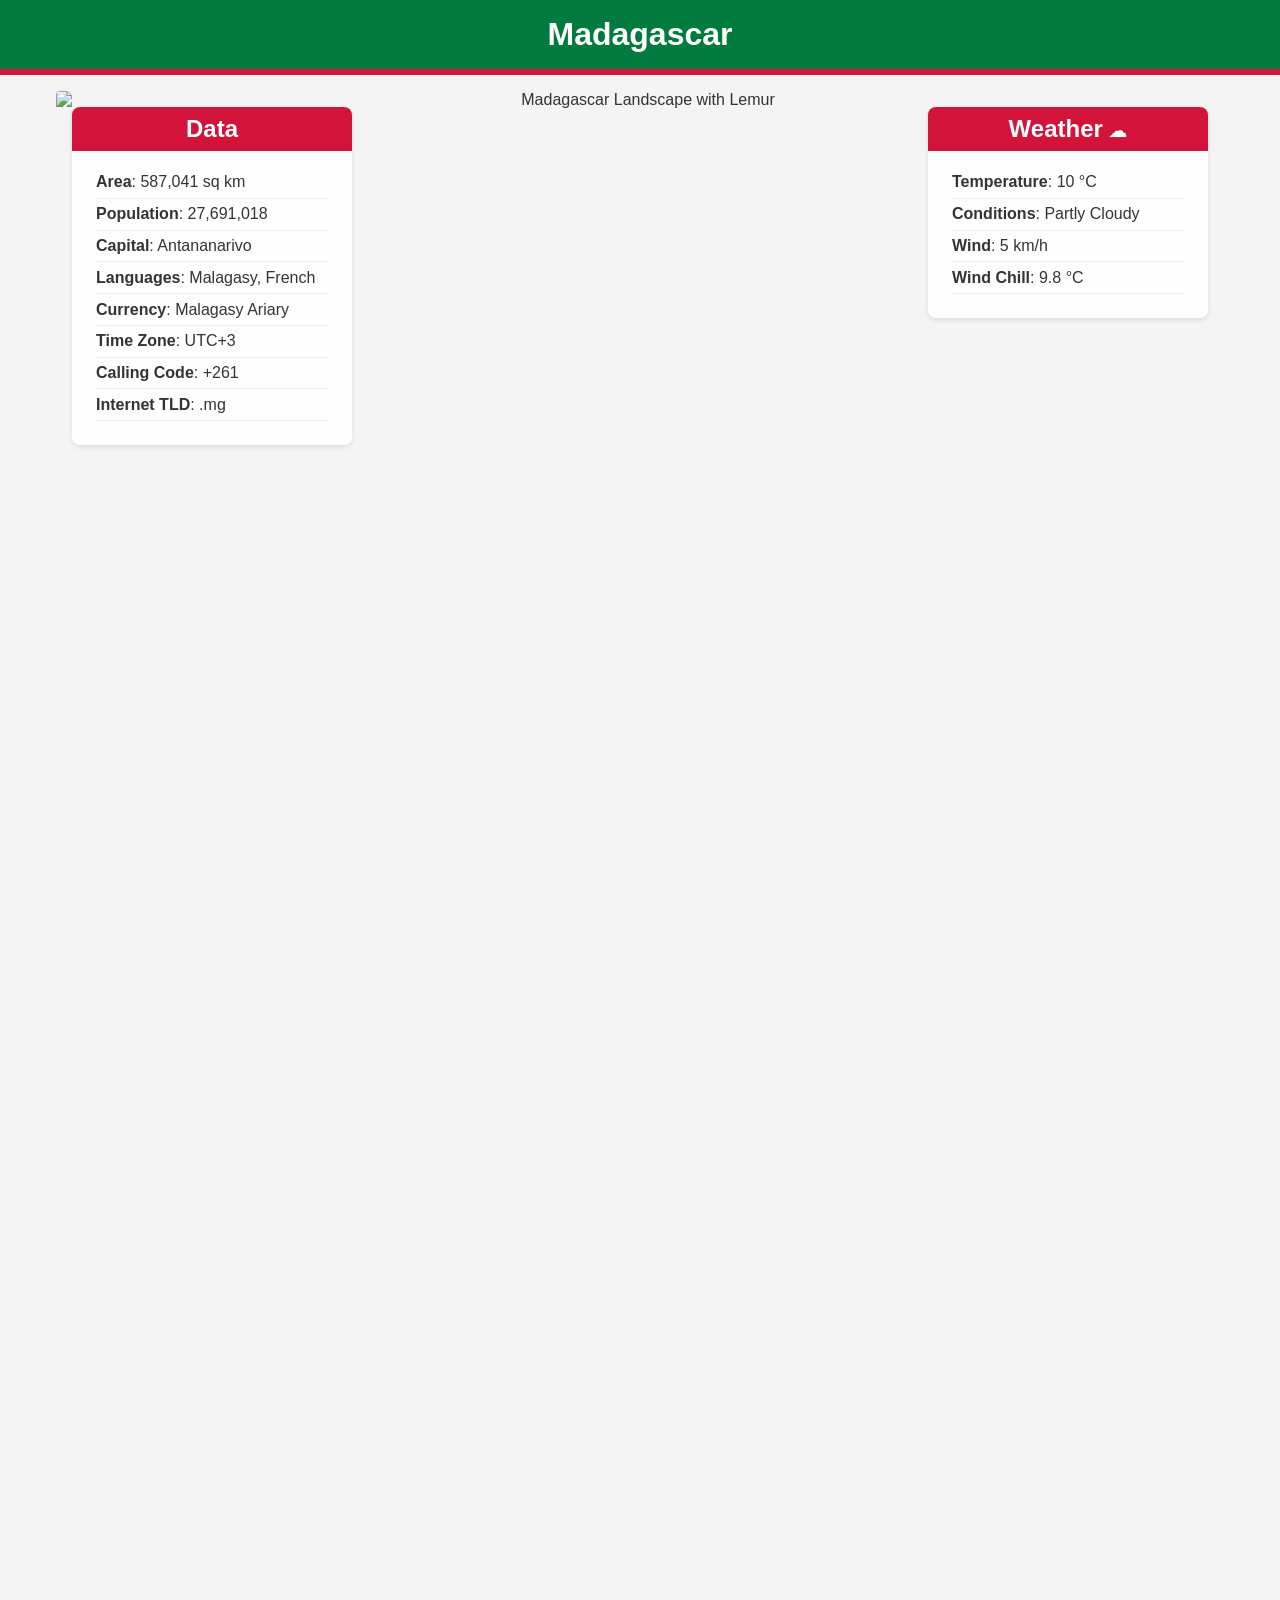
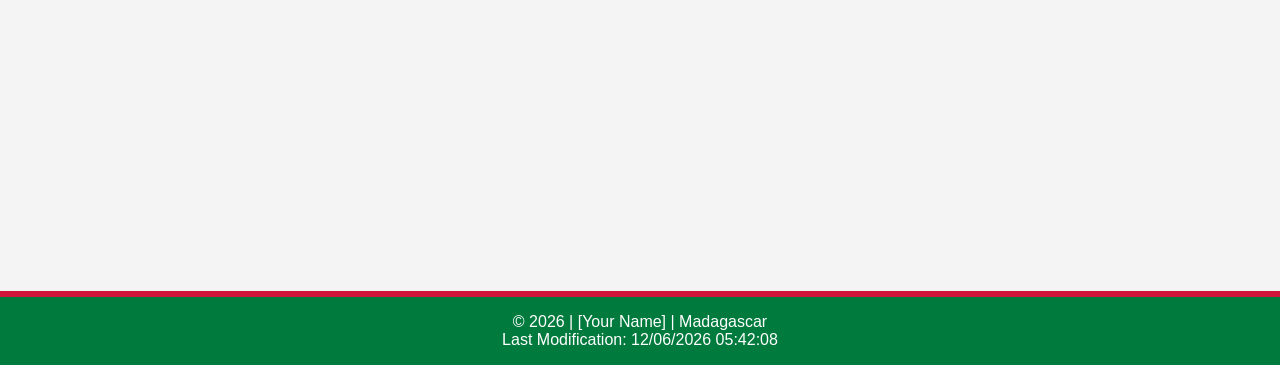
==== place.html @ 6b073c2a "W03 Assignment: Country Page finished" ====
<!DOCTYPE html>
<html lang="en">

<head>
    <meta charset="UTF-8">
    <meta name="viewport" content="width=device-width, initial-scale=1.0">
    <title>WDD 131 - Country Page - Madagascar</title>
    <link rel="stylesheet" href="styles/place.css">
    <script src="scripts/place.js" defer></script>
</head>

<body>
    <header>
        <h1>Madagascar</h1>
    </header>
    <main>
        <div class="hero">
            <picture>
                <source media="(min-width: 1000px)" srcset="images/madagascar-large.webp">
                <img src="images/madagascar-medium.webp" alt="Madagascar Landscape with Lemur" width="800"
                    height="1200">
            </picture>
        </div>

        <section class="card data">
            <h2>Data</h2>
            <ul>
                <li><strong>Area</strong>: 587,041 sq km</li>
                <li><strong>Population</strong>: 27,691,018</li>
                <li><strong>Capital</strong>: Antananarivo</li>
                <li><strong>Languages</strong>: Malagasy, French</li>
                <li><strong>Currency</strong>: Malagasy Ariary</li>
                <li><strong>Time Zone</strong>: UTC+3</li>
                <li><strong>Calling Code</strong>: +261</li>
                <li><strong>Internet TLD</strong>: .mg</li>
            </ul>
        </section>

        <section class="card weather">
            <h2>Weather</h2>
            <div class="weather-icon">
                <svg xmlns="http://www.w3.org/2000/svg" height="48" viewBox="0 96 960 960" width="48" fill="#ffa726">
                    <path
                        d="M260 816q-74.67 0-127.33-52.67Q80 710.67 80 636q0-60 38.5-108T220 470q16-64 68-107t122-43q79 0 141 45.5T663 490q51 7 88 44.5T788 624q0 64-44 108t-108 44H260Zm0-60h376q49 0 84.5-35.5T756 636q0-49-35.5-84.5T635 516h-54l-14-50q-14-53-57-86.5T410 346q-55 0-98 33.5T255 466l-10 38h-35q-38 0-64 26t-26 64q0 38 26 64t64 26Zm188-290Z" />
                </svg>
            </div>
            <ul>
                <li><strong>Temperature</strong>: <span id="temp">10</span> °C</li>
                <li><strong>Conditions</strong>: <span id="conditions">Partly Cloudy</span></li>
                <li><strong>Wind</strong>: <span id="wind">5</span> km/h</li>
                <li><strong>Wind Chill</strong>: <span id="windchill">N/A</span></li>
            </ul>
        </section>
    </main>
    <footer>
        <p>&copy; <span id="currentyear"></span> | [Your Name] | Madagascar</p>
        <p id="lastModified"></p>
    </footer>
</body>

</html>
---- styles/place.css ----
:root {
    --primary-color: #007a3d;
    --secondary-color: #d2143a;
    --background-color: #f4f4f4;
    --card-bg: rgba(255, 255, 255, 0.9);
    --text-color: #333;
}

* {
    box-sizing: border-box;
    margin: 0;
    padding: 0;
}

body {
    font-family: Arial, sans-serif, system-ui;
    background-color: var(--background-color);
    color: var(--text-color);
    text-align: center;
}

header {
    background-color: var(--primary-color);
    color: white;
    padding: 1rem;
    border-bottom: 6px solid var(--secondary-color);
}

main {
    position: relative;
    max-width: 1200px;
    margin: 0 auto;
    padding: 1rem;
}

.hero img {
    width: 100%;
    max-width: 600px;
    height: auto;
    display: block;
    margin: 0 auto;
    border-radius: 4px;
}

.card {
    background-color: var(--card-bg);
    margin: 1.5rem auto;
    padding: 1.5rem;
    border-radius: 8px;
    box-shadow: 0 2px 5px rgba(0, 0, 0, 0.1);
    max-width: 400px;
    text-align: left;
}

.card h2 {
    background-color: var(--secondary-color);
    color: white;
    padding: 0.5rem;
    margin: -1.5rem -1.5rem 1rem -1.5rem;
    border-radius: 8px 8px 0 0;
    text-align: center;
}

.card ul {
    list-style: none;
}

.card li {
    padding: 0.4rem 0;
    border-bottom: 1px solid #eee;
}

.weather-icon {
    text-align: center;
    margin-bottom: 0.5rem;
}

footer {
    background-color: var(--primary-color);
    color: white;
    padding: 1rem;
    margin-top: 2rem;
    border-top: 6px solid var(--secondary-color);
}

@media (min-width: 768px) {
    main {
        position: relative;
    }

    .hero img {
        max-width: 100%;
    }

    .card {
        position: absolute;
        top: 2rem;
        width: 280px;
        margin: 0;
    }

    .data {
        left: 2rem;
    }

    .weather {
        right: 2rem;
    }

    .weather h2::after {
        content: " ☁️";
        font-size: 1.2rem;
    }

    .weather-icon {
        display: none;
    }
}
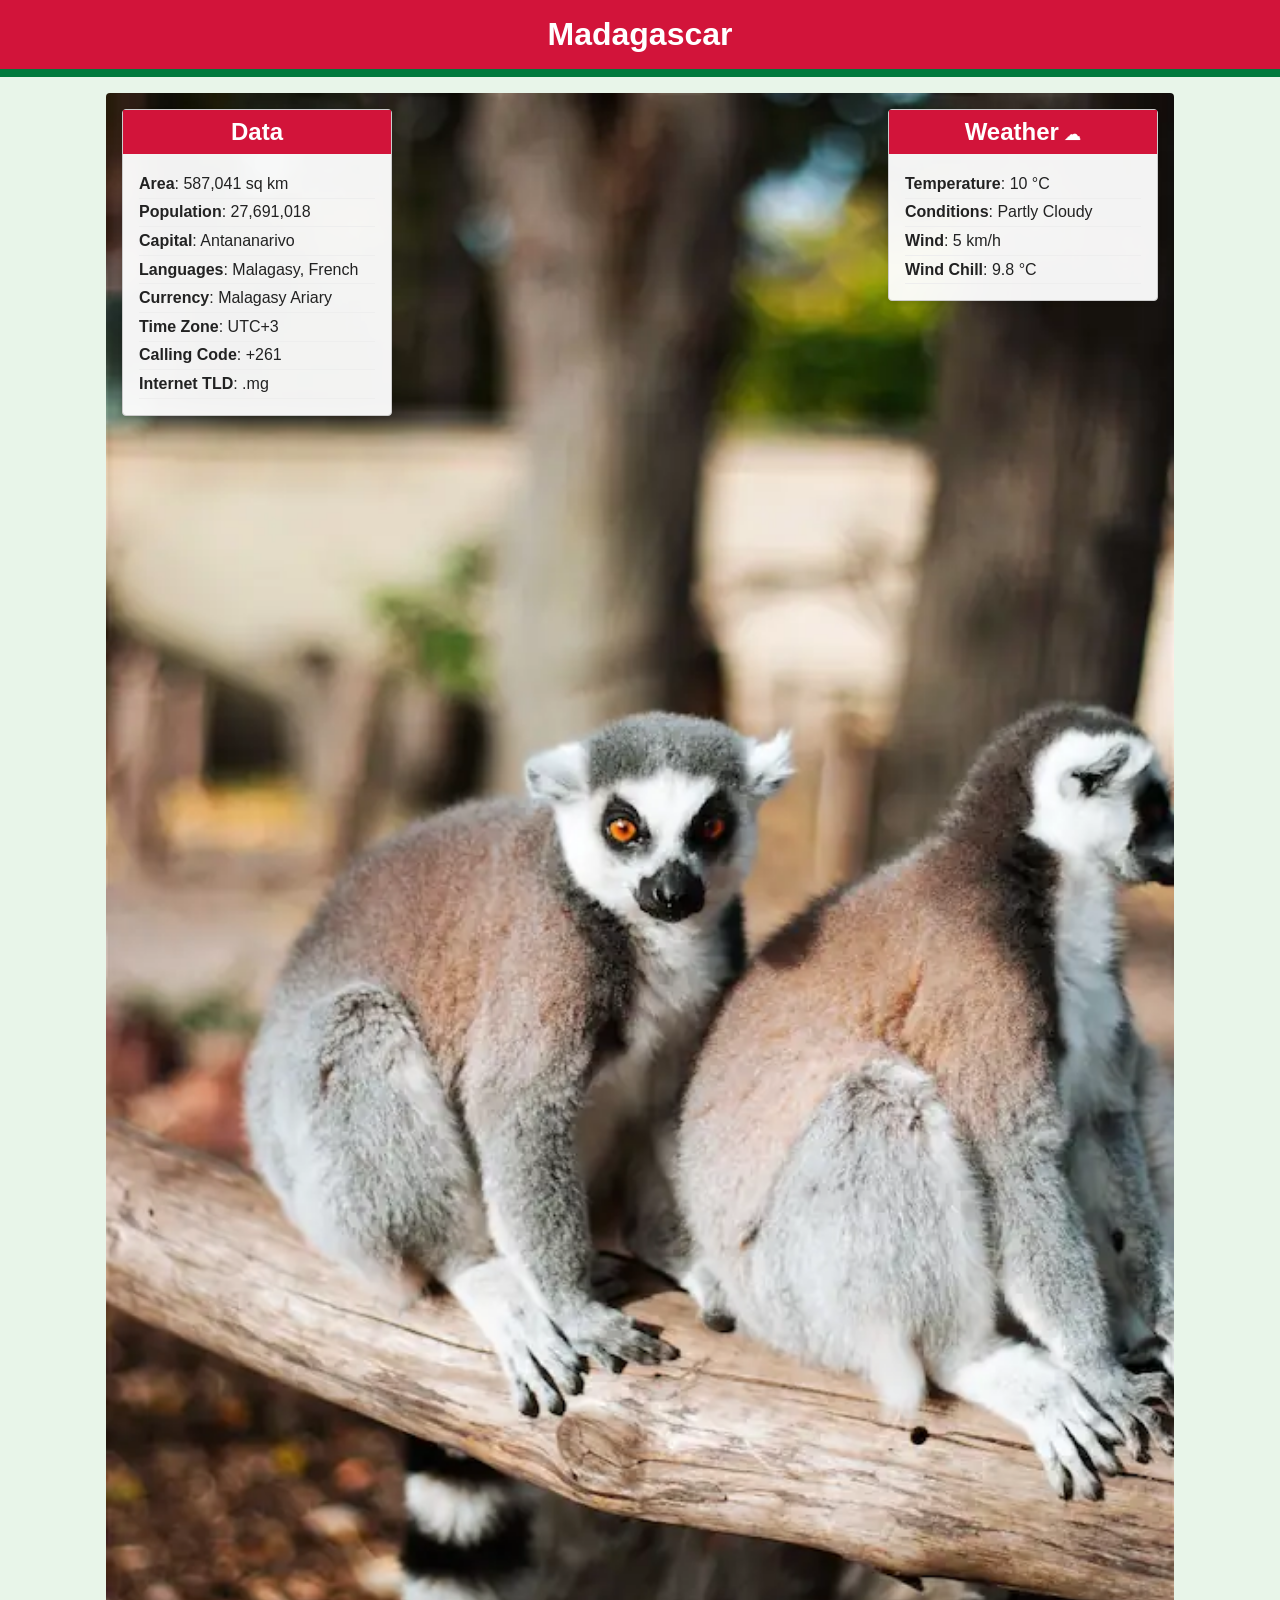
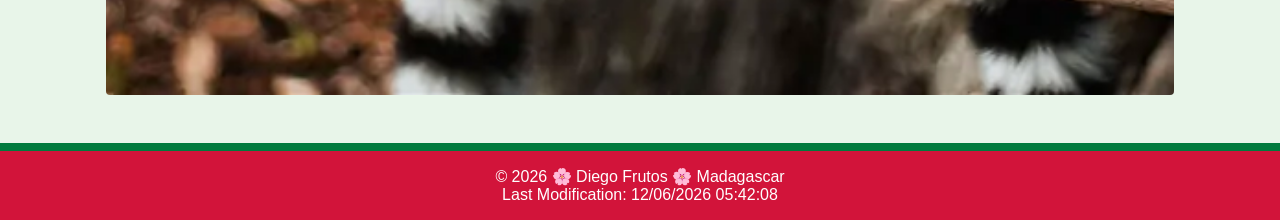
==== commit 1d456cbe: "WDD 131 - Country Page updated" ====
--- a/place.html
+++ b/place.html
@@ -5,6 +5,8 @@
     <meta charset="UTF-8">
     <meta name="viewport" content="width=device-width, initial-scale=1.0">
     <title>WDD 131 - Country Page - Madagascar</title>
+    <meta name="description" content="WDD 131 - Country Page for the Week03 assignment of BYU Idaho WDD131 course | Diego Frutos">
+    <meta name="author" content="Diego Frutos">
     <link rel="stylesheet" href="styles/place.css">
     <script src="scripts/place.js" defer></script>
 </head>
@@ -53,7 +55,7 @@
         </section>
     </main>
     <footer>
-        <p>&copy; <span id="currentyear"></span> | [Your Name] | Madagascar</p>
+        <p>&copy; <span id="currentyear"></span> 🌸 Diego Frutos 🌸 Madagascar</p>
         <p id="lastModified"></p>
     </footer>
 </body>
--- a/styles/place.css
+++ b/styles/place.css
@@ -1,9 +1,9 @@
 :root {
-    --primary-color: #007a3d;
-    --secondary-color: #d2143a;
-    --background-color: #f4f4f4;
-    --card-bg: rgba(255, 255, 255, 0.9);
-    --text-color: #333;
+    --primary-color: #d2143a;
+    --secondary-color: #007a3d;
+    --background-color: #e8f5e9;
+    --card-bg: rgba(255, 255, 255, 0.95);
+    --text-color: #222;
 }
 
 * {
@@ -23,19 +23,22 @@
     background-color: var(--primary-color);
     color: white;
     padding: 1rem;
-    border-bottom: 6px solid var(--secondary-color);
+    border-bottom: 8px solid var(--secondary-color);
 }
 
 main {
-    position: relative;
     max-width: 1200px;
     margin: 0 auto;
     padding: 1rem;
 }
 
+.hero {
+    margin-bottom: 1rem;
+}
+
 .hero img {
     width: 100%;
-    max-width: 600px;
+    max-width: 500px;
     height: auto;
     display: block;
     margin: 0 auto;
@@ -44,20 +47,20 @@
 
 .card {
     background-color: var(--card-bg);
-    margin: 1.5rem auto;
-    padding: 1.5rem;
-    border-radius: 8px;
-    box-shadow: 0 2px 5px rgba(0, 0, 0, 0.1);
+    margin: 1rem auto;
+    padding: 1rem;
+    border-radius: 4px;
+    border: 1px solid #ccc;
     max-width: 400px;
     text-align: left;
+    box-shadow: 0 2px 5px rgba(0, 0, 0, 0.1);
 }
 
 .card h2 {
-    background-color: var(--secondary-color);
+    background-color: var(--primary-color);
     color: white;
     padding: 0.5rem;
-    margin: -1.5rem -1.5rem 1rem -1.5rem;
-    border-radius: 8px 8px 0 0;
+    margin: -1rem -1rem 1rem -1rem;
     text-align: center;
 }
 
@@ -66,7 +69,7 @@
 }
 
 .card li {
-    padding: 0.4rem 0;
+    padding: 0.3rem 0;
     border-bottom: 1px solid #eee;
 }
 
@@ -80,23 +83,36 @@
     color: white;
     padding: 1rem;
     margin-top: 2rem;
-    border-top: 6px solid var(--secondary-color);
+    border-top: 8px solid var(--secondary-color);
 }
 
 @media (min-width: 768px) {
     main {
         position: relative;
+        max-width: 1100px;
+        min-height: 650px;
+        margin: 0 auto;
+    }
+
+    .hero {
+        width: 100%;
+        margin: 0 auto;
     }
 
     .hero img {
+        width: 100%;
         max-width: 100%;
+        height: auto;
+        display: block;
+        border-radius: 4px;
     }
 
     .card {
         position: absolute;
         top: 2rem;
-        width: 280px;
+        width: 270px;
         margin: 0;
+        z-index: 10;
     }
 
     .data {
@@ -109,7 +125,7 @@
 
     .weather h2::after {
         content: " ☁️";
-        font-size: 1.2rem;
+        font-size: 1.1rem;
     }
 
     .weather-icon {
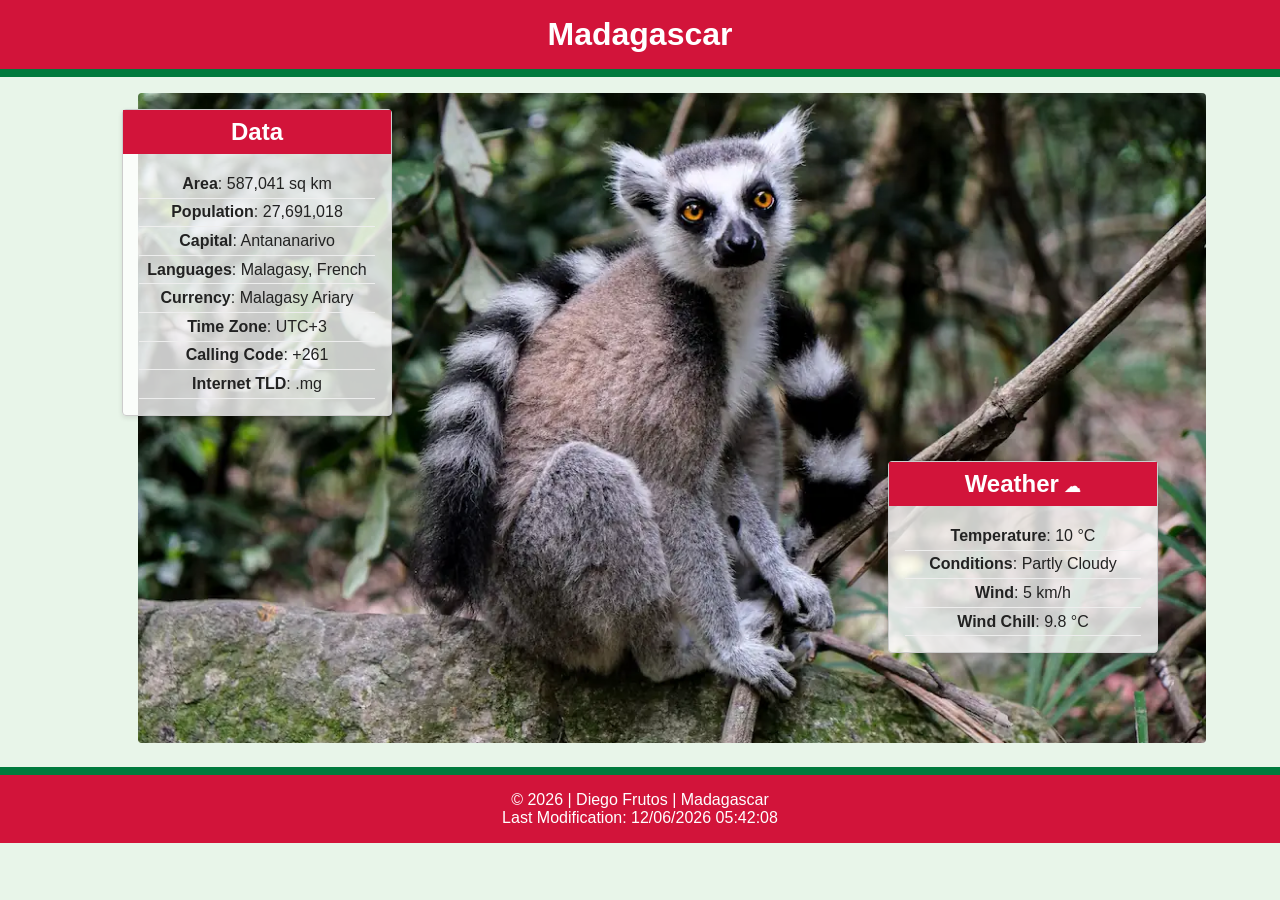
==== commit 4ef4c3cc: "week 03 finished" ====
--- a/place.html
+++ b/place.html
@@ -18,7 +18,7 @@
     <main>
         <div class="hero">
             <picture>
-                <source media="(min-width: 1000px)" srcset="images/madagascar-large.webp">
+                <source media="(min-width: 768px)" srcset="images/madagascar-large.webp">
                 <img src="images/madagascar-medium.webp" alt="Madagascar Landscape with Lemur" width="800"
                     height="1200">
             </picture>
@@ -55,7 +55,7 @@
         </section>
     </main>
     <footer>
-        <p>&copy; <span id="currentyear"></span> 🌸 Diego Frutos 🌸 Madagascar</p>
+        <p>&copy; <span id="currentyear"></span> | Diego Frutos | Madagascar</p>
         <p id="lastModified"></p>
     </footer>
 </body>
--- a/styles/place.css
+++ b/styles/place.css
@@ -2,7 +2,7 @@
     --primary-color: #d2143a;
     --secondary-color: #007a3d;
     --background-color: #e8f5e9;
-    --card-bg: rgba(255, 255, 255, 0.95);
+    --card-bg: rgba(255, 255, 255, 0.783);
     --text-color: #222;
 }
 
@@ -30,6 +30,7 @@
     max-width: 1200px;
     margin: 0 auto;
     padding: 1rem;
+    display: flex;
 }
 
 .hero {
@@ -39,10 +40,13 @@
 .hero img {
     width: 100%;
     max-width: 500px;
-    height: auto;
+    max-height: 650px;
+    object-fit: cover;
+    object-position: center;
     display: block;
-    margin: 0 auto;
-    border-radius: 4px;
+    margin: 0 2rem;
+    justify-self: center;
+    border-radius: 9px;
 }
 
 .card {
@@ -66,12 +70,14 @@
 
 .card ul {
     list-style: none;
+    text-align: center;
 }
 
 .card li {
     padding: 0.3rem 0;
     border-bottom: 1px solid #eee;
 }
+
 
 .weather-icon {
     text-align: center;
@@ -121,6 +127,7 @@
 
     .weather {
         right: 2rem;
+        top: 24rem;
     }
 
     .weather h2::after {
@@ -131,4 +138,9 @@
     .weather-icon {
         display: none;
     }
-}+
+    footer {
+        margin-top: 0.5rem;
+    }
+
+   }
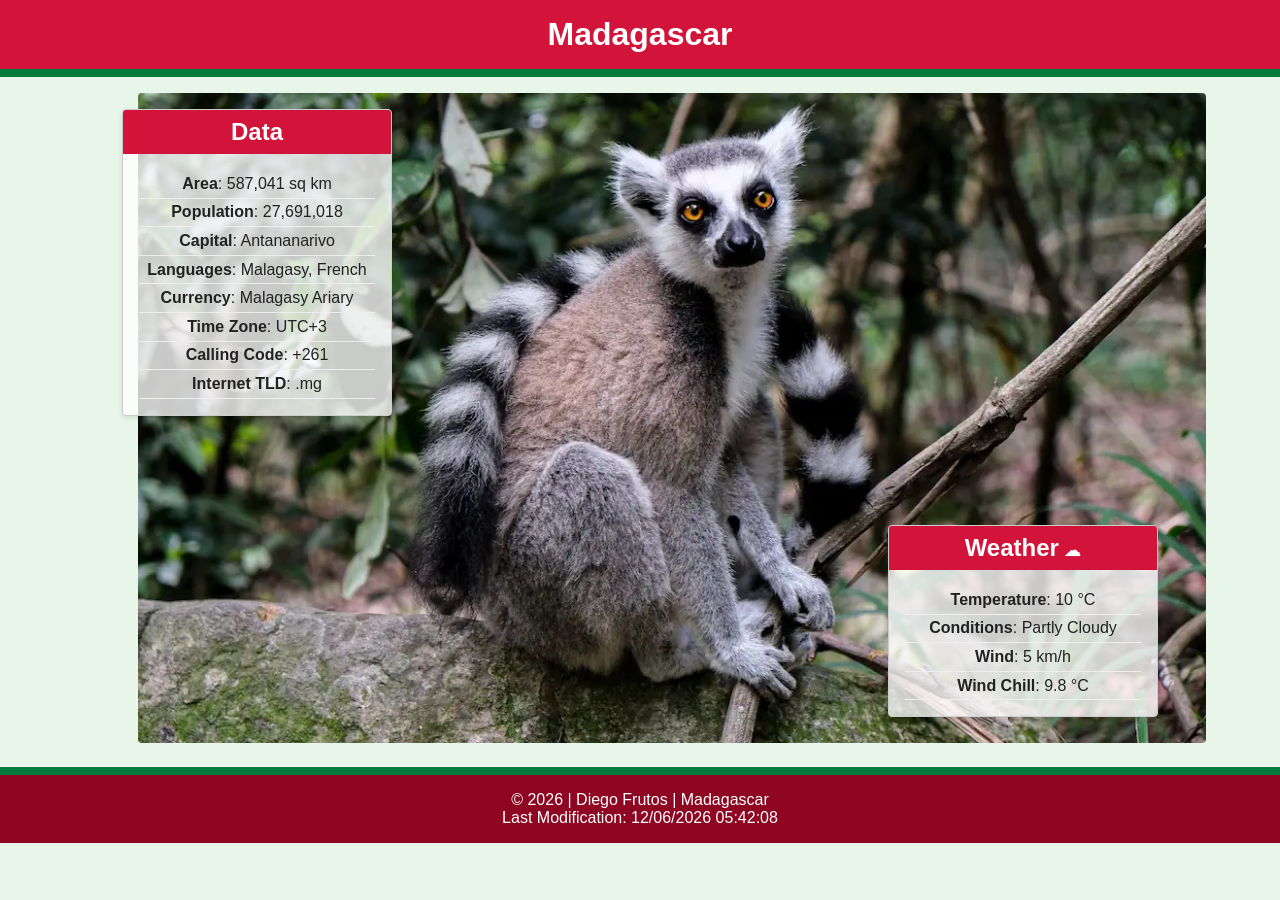
==== commit 40b73ff2: "changed svg image to a local one." ====
--- a/place.html
+++ b/place.html
@@ -41,10 +41,7 @@
         <section class="card weather">
             <h2>Weather</h2>
             <div class="weather-icon">
-                <svg xmlns="http://www.w3.org/2000/svg" height="48" viewBox="0 96 960 960" width="48" fill="#ffa726">
-                    <path
-                        d="M260 816q-74.67 0-127.33-52.67Q80 710.67 80 636q0-60 38.5-108T220 470q16-64 68-107t122-43q79 0 141 45.5T663 490q51 7 88 44.5T788 624q0 64-44 108t-108 44H260Zm0-60h376q49 0 84.5-35.5T756 636q0-49-35.5-84.5T635 516h-54l-14-50q-14-53-57-86.5T410 346q-55 0-98 33.5T255 466l-10 38h-35q-38 0-64 26t-26 64q0 38 26 64t64 26Zm188-290Z" />
-                </svg>
+                <img src="images/weather.svg" alt="Weather Icon" width="48" height="48">
             </div>
             <ul>
                 <li><strong>Temperature</strong>: <span id="temp">10</span> °C</li>
--- a/styles/place.css
+++ b/styles/place.css
@@ -1,6 +1,7 @@
 :root {
     --primary-color: #d2143a;
     --secondary-color: #007a3d;
+    --footer-color: #8e0621;
     --background-color: #e8f5e9;
     --card-bg: rgba(255, 255, 255, 0.783);
     --text-color: #222;
@@ -30,7 +31,7 @@
     max-width: 1200px;
     margin: 0 auto;
     padding: 1rem;
-    display: flex;
+    /* display: flex; */
 }
 
 .hero {
@@ -58,6 +59,7 @@
     max-width: 400px;
     text-align: left;
     box-shadow: 0 2px 5px rgba(0, 0, 0, 0.1);
+    overflow: hidden;
 }
 
 .card h2 {
@@ -85,7 +87,7 @@
 }
 
 footer {
-    background-color: var(--primary-color);
+    background-color: var(--footer-color);
     color: white;
     padding: 1rem;
     margin-top: 2rem;
@@ -108,9 +110,9 @@
     .hero img {
         width: 100%;
         max-width: 100%;
-        height: auto;
         display: block;
         border-radius: 4px;
+        object-fit: cover
     }
 
     .card {
@@ -127,7 +129,7 @@
 
     .weather {
         right: 2rem;
-        top: 24rem;
+        top: 28rem;
     }
 
     .weather h2::after {
